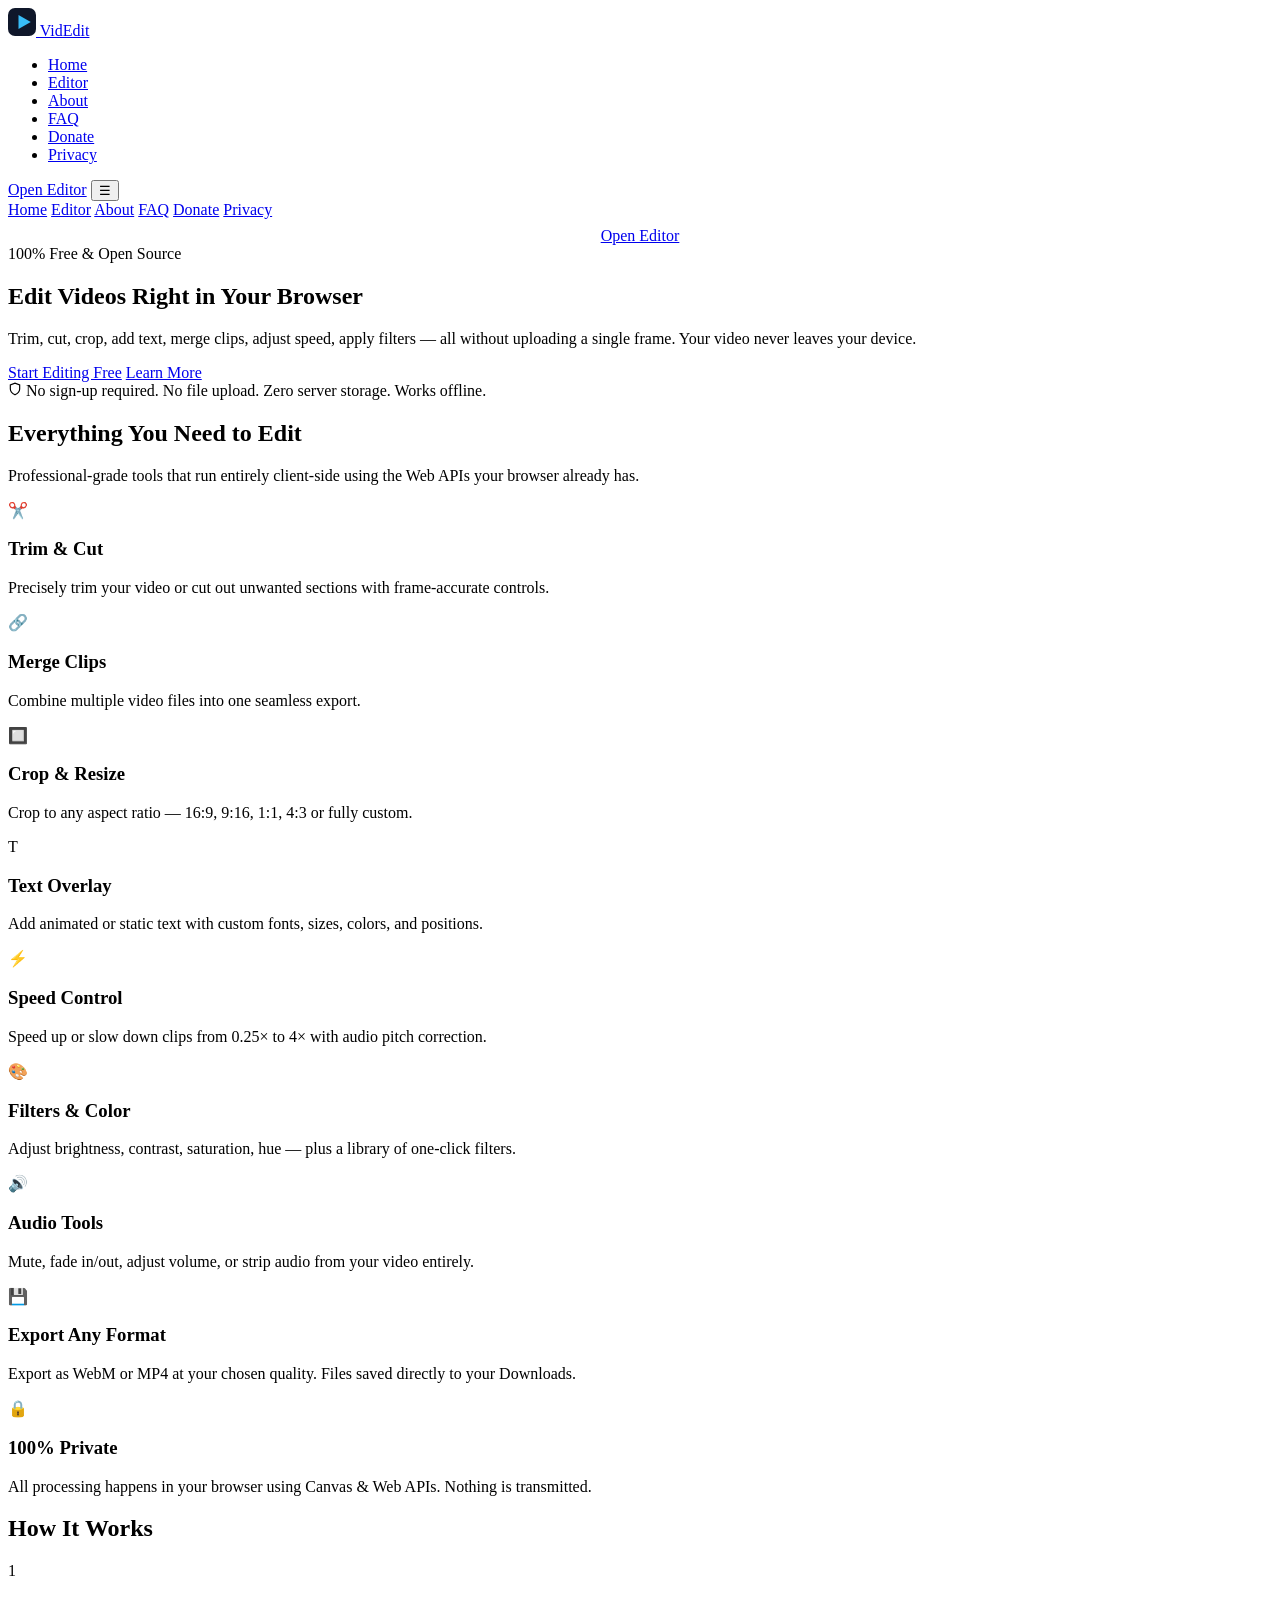
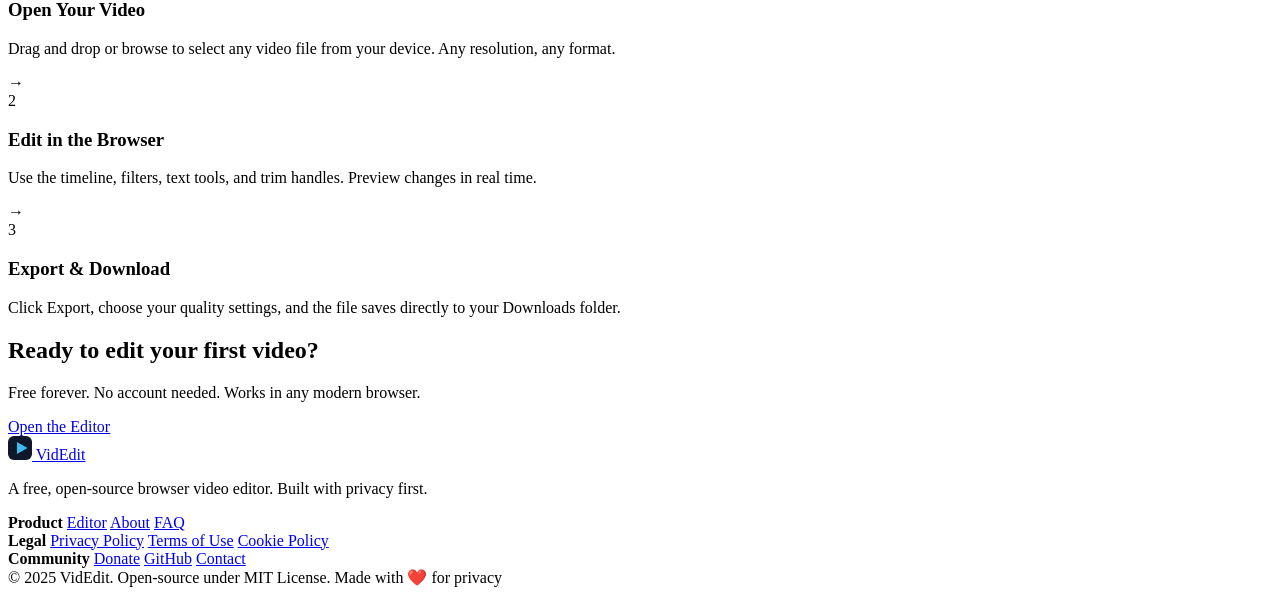
==== index.html @ 0042261e "Create index.html" ====
<!DOCTYPE html>
<html lang="en">
<head>
<meta charset="UTF-8">
<meta name="viewport" content="width=device-width, initial-scale=1.0">
<title>VidEdit — Free Browser Video Editor</title>
<meta name="description" content="Edit any video directly in your browser. No uploads, no servers. Your files stay on your device.">
<meta name="robots" content="index, follow">
<link rel="icon" href="data:image/svg+xml,<svg xmlns='http://www.w3.org/2000/svg' viewBox='0 0 32 32'><rect width='32' height='32' rx='8' fill='%230f172a'/><polygon points='12,8 26,16 12,24' fill='%2338bdf8'/></svg>">
<link rel="stylesheet" href="assets/css/main.css">
</head>
<body>

<nav class="nav">
  <a class="nav-logo" href="index.html">
    <svg width="28" height="28" viewBox="0 0 32 32" fill="none" xmlns="http://www.w3.org/2000/svg"><rect width="32" height="32" rx="8" fill="#0f172a"/><polygon points="12,8 26,16 12,24" fill="#38bdf8"/></svg>
    VidEdit
  </a>
  <ul class="nav-links">
    <li><a href="index.html">Home</a></li>
    <li><a href="editor.html">Editor</a></li>
    <li><a href="pages/about.html">About</a></li>
    <li><a href="pages/faq.html">FAQ</a></li>
    <li><a href="pages/donate.html">Donate</a></li>
    <li><a href="pages/privacy.html">Privacy</a></li>
  </ul>
  <a href="editor.html" class="btn-primary nav-cta">Open Editor</a>
  <button class="nav-hamburger" id="menuToggle" aria-label="Toggle menu">&#9776;</button>
</nav>

<div class="nav-mobile" id="mobileMenu">
  <a href="index.html">Home</a>
  <a href="editor.html">Editor</a>
  <a href="pages/about.html">About</a>
  <a href="pages/faq.html">FAQ</a>
  <a href="pages/donate.html">Donate</a>
  <a href="pages/privacy.html">Privacy</a>
  <a href="editor.html" class="btn-primary" style="margin-top:0.5rem;display:block;text-align:center;">Open Editor</a>
</div>

<section class="hero">
  <div class="hero-badge">100% Free & Open Source</div>
  <h1 class="hero-title">Edit Videos <span class="accent">Right in Your Browser</span></h1>
  <p class="hero-sub">Trim, cut, crop, add text, merge clips, adjust speed, apply filters — all without uploading a single frame. Your video never leaves your device.</p>
  <div class="hero-actions">
    <a href="editor.html" class="btn-primary btn-lg">Start Editing Free</a>
    <a href="pages/about.html" class="btn-ghost btn-lg">Learn More</a>
  </div>
  <div class="hero-note">
    <svg width="14" height="14" viewBox="0 0 24 24" fill="none" stroke="currentColor" stroke-width="2"><path d="M12 22s8-4 8-10V5l-8-3-8 3v7c0 6 8 10 8 10z"/></svg>
    No sign-up required. No file upload. Zero server storage. Works offline.
  </div>
</section>

<section class="features">
  <div class="container">
    <h2 class="section-title">Everything You Need to Edit</h2>
    <p class="section-sub">Professional-grade tools that run entirely client-side using the Web APIs your browser already has.</p>
    <div class="features-grid">
      <div class="feature-card">
        <div class="feature-icon">✂️</div>
        <h3>Trim & Cut</h3>
        <p>Precisely trim your video or cut out unwanted sections with frame-accurate controls.</p>
      </div>
      <div class="feature-card">
        <div class="feature-icon">🔗</div>
        <h3>Merge Clips</h3>
        <p>Combine multiple video files into one seamless export.</p>
      </div>
      <div class="feature-card">
        <div class="feature-icon">🔲</div>
        <h3>Crop & Resize</h3>
        <p>Crop to any aspect ratio — 16:9, 9:16, 1:1, 4:3 or fully custom.</p>
      </div>
      <div class="feature-card">
        <div class="feature-icon">T</div>
        <h3>Text Overlay</h3>
        <p>Add animated or static text with custom fonts, sizes, colors, and positions.</p>
      </div>
      <div class="feature-card">
        <div class="feature-icon">⚡</div>
        <h3>Speed Control</h3>
        <p>Speed up or slow down clips from 0.25× to 4× with audio pitch correction.</p>
      </div>
      <div class="feature-card">
        <div class="feature-icon">🎨</div>
        <h3>Filters & Color</h3>
        <p>Adjust brightness, contrast, saturation, hue — plus a library of one-click filters.</p>
      </div>
      <div class="feature-card">
        <div class="feature-icon">🔊</div>
        <h3>Audio Tools</h3>
        <p>Mute, fade in/out, adjust volume, or strip audio from your video entirely.</p>
      </div>
      <div class="feature-card">
        <div class="feature-icon">💾</div>
        <h3>Export Any Format</h3>
        <p>Export as WebM or MP4 at your chosen quality. Files saved directly to your Downloads.</p>
      </div>
      <div class="feature-card">
        <div class="feature-icon">🔒</div>
        <h3>100% Private</h3>
        <p>All processing happens in your browser using Canvas & Web APIs. Nothing is transmitted.</p>
      </div>
    </div>
  </div>
</section>

<section class="how-it-works">
  <div class="container">
    <h2 class="section-title">How It Works</h2>
    <div class="steps">
      <div class="step">
        <div class="step-num">1</div>
        <h3>Open Your Video</h3>
        <p>Drag and drop or browse to select any video file from your device. Any resolution, any format.</p>
      </div>
      <div class="step-arrow">→</div>
      <div class="step">
        <div class="step-num">2</div>
        <h3>Edit in the Browser</h3>
        <p>Use the timeline, filters, text tools, and trim handles. Preview changes in real time.</p>
      </div>
      <div class="step-arrow">→</div>
      <div class="step">
        <div class="step-num">3</div>
        <h3>Export & Download</h3>
        <p>Click Export, choose your quality settings, and the file saves directly to your Downloads folder.</p>
      </div>
    </div>
  </div>
</section>

<section class="cta-strip">
  <h2>Ready to edit your first video?</h2>
  <p>Free forever. No account needed. Works in any modern browser.</p>
  <a href="editor.html" class="btn-primary btn-lg">Open the Editor</a>
</section>

<footer class="footer">
  <div class="container footer-inner">
    <div class="footer-brand">
      <a class="nav-logo" href="index.html">
        <svg width="24" height="24" viewBox="0 0 32 32" fill="none"><rect width="32" height="32" rx="8" fill="#0f172a"/><polygon points="12,8 26,16 12,24" fill="#38bdf8"/></svg>
        VidEdit
      </a>
      <p>A free, open-source browser video editor. Built with privacy first.</p>
    </div>
    <div class="footer-links">
      <div>
        <strong>Product</strong>
        <a href="editor.html">Editor</a>
        <a href="pages/about.html">About</a>
        <a href="pages/faq.html">FAQ</a>
      </div>
      <div>
        <strong>Legal</strong>
        <a href="pages/privacy.html">Privacy Policy</a>
        <a href="pages/terms.html">Terms of Use</a>
        <a href="pages/cookies.html">Cookie Policy</a>
      </div>
      <div>
        <strong>Community</strong>
        <a href="pages/donate.html">Donate</a>
        <a href="https://github.com/" target="_blank" rel="noopener">GitHub</a>
        <a href="pages/contact.html">Contact</a>
      </div>
    </div>
  </div>
  <div class="footer-bottom">
    <span>© 2025 VidEdit. Open-source under MIT License.</span>
    <span>Made with ❤️ for privacy</span>
  </div>
</footer>

<script>
document.getElementById('menuToggle').addEventListener('click', () => {
  document.getElementById('mobileMenu').classList.toggle('open');
});
</script>
</body>
</html>
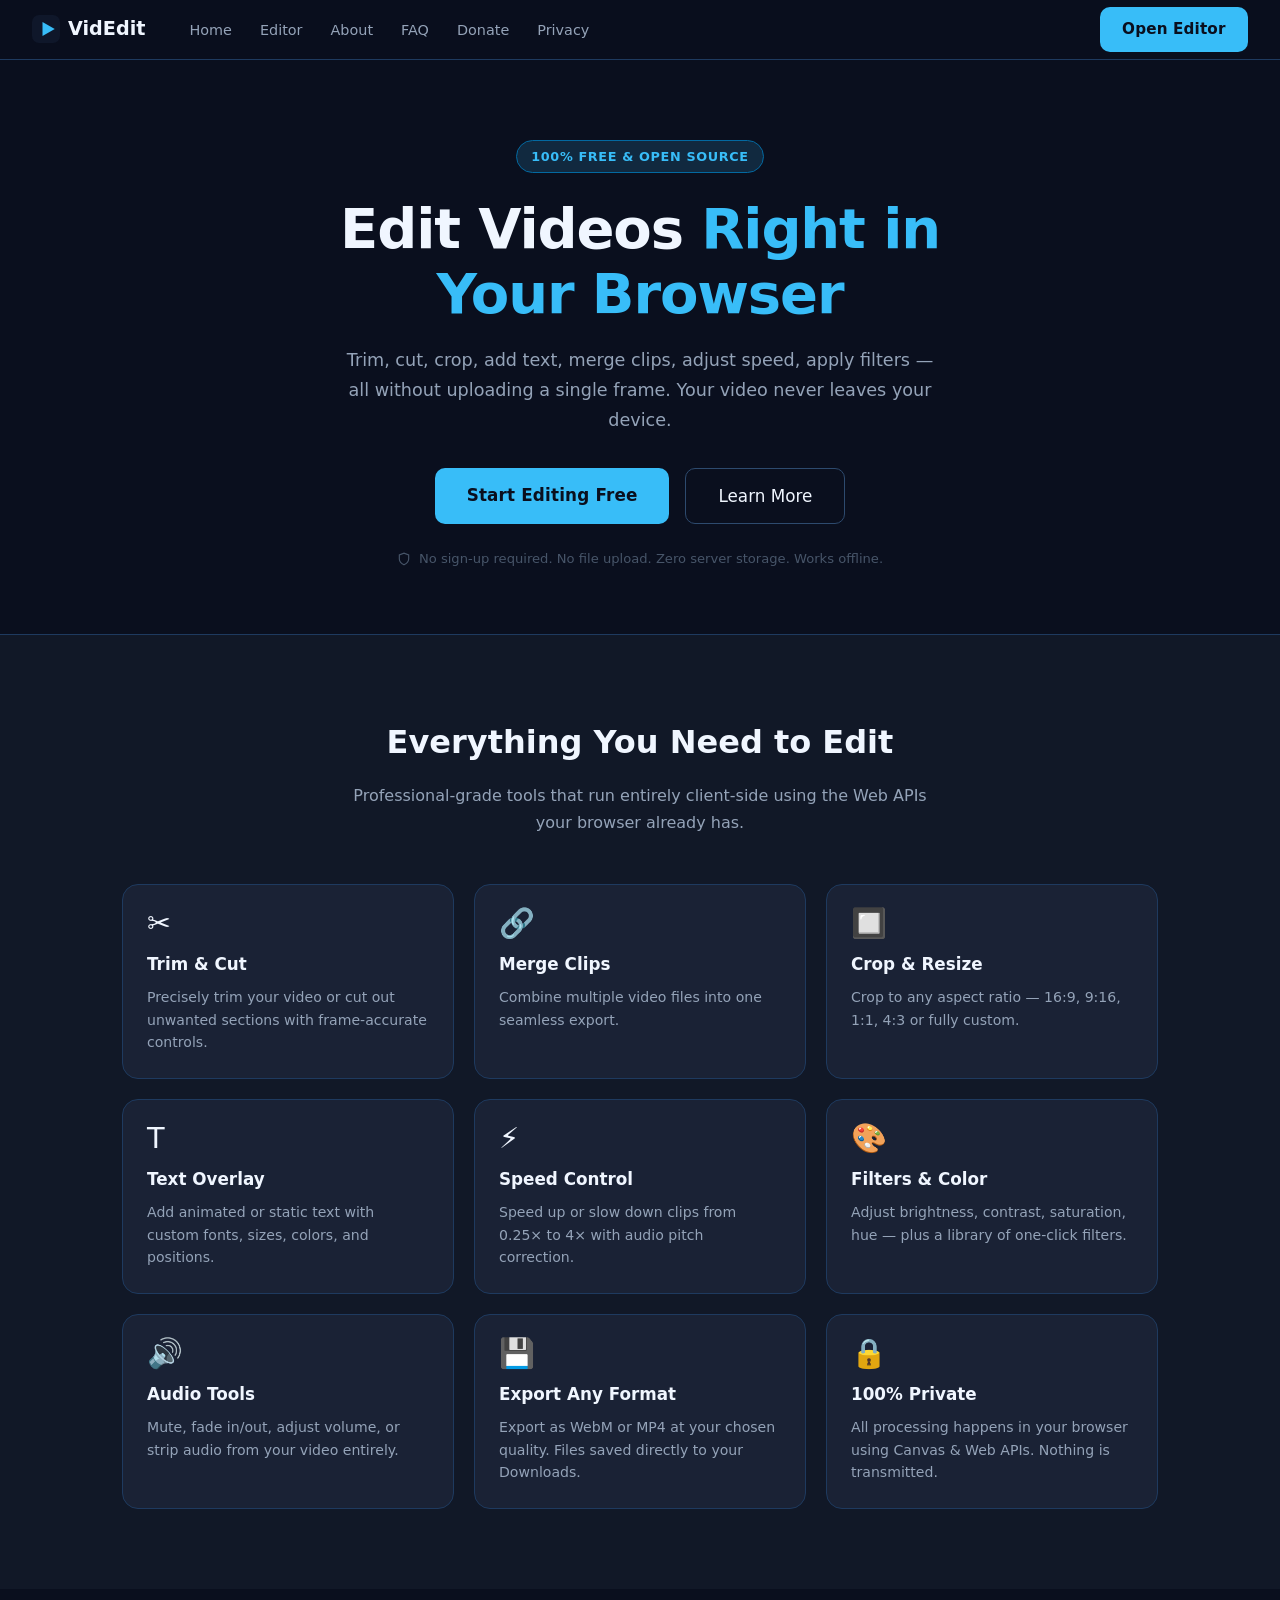
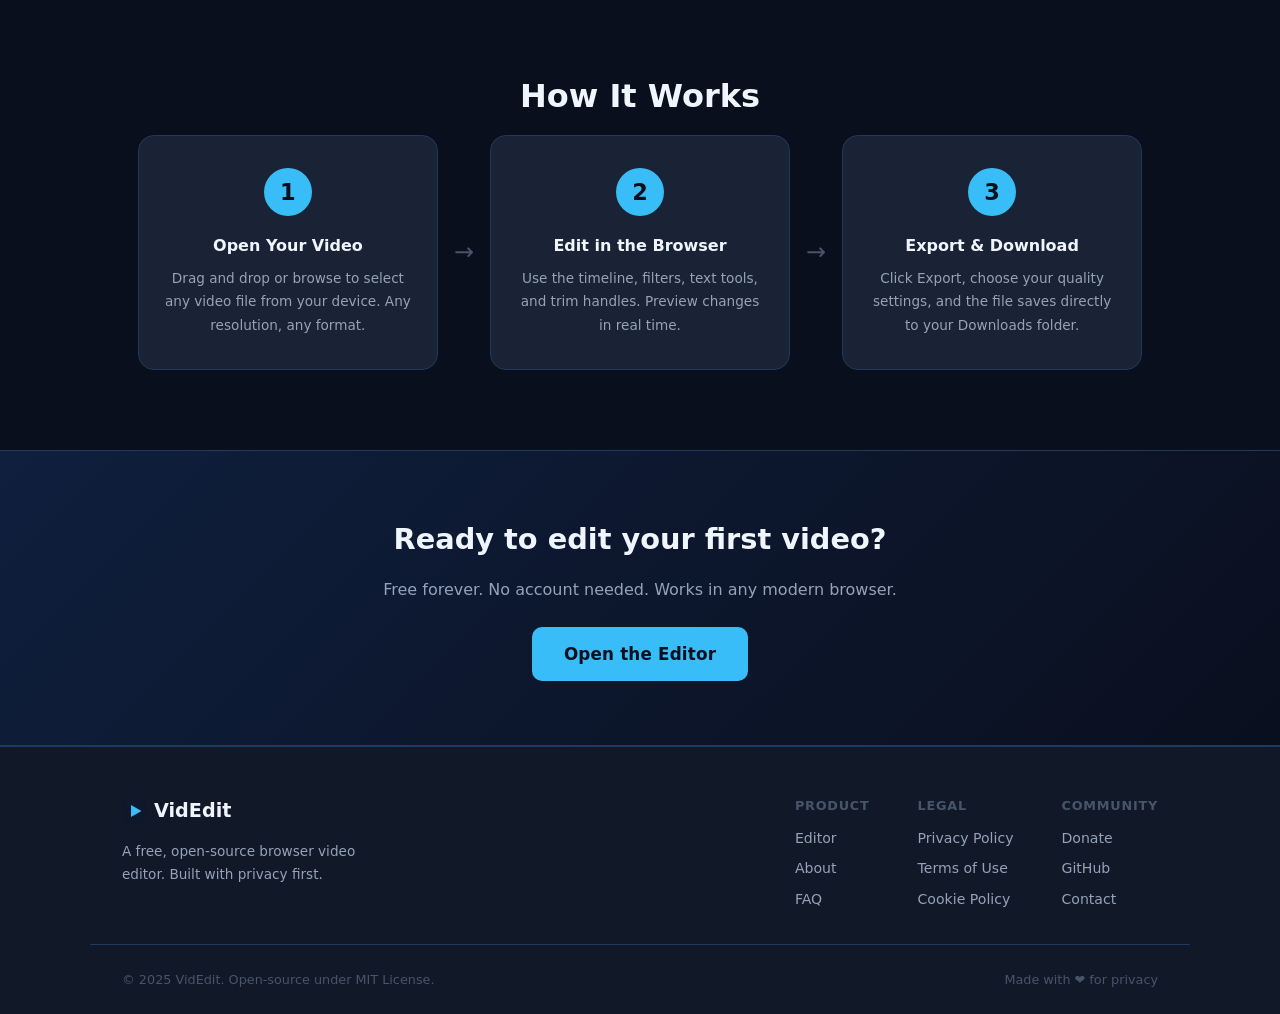
==== commit efcf33a3: "updated path" ====
--- a/index.html
+++ b/index.html
@@ -7,7 +7,7 @@
 <meta name="description" content="Edit any video directly in your browser. No uploads, no servers. Your files stay on your device.">
 <meta name="robots" content="index, follow">
 <link rel="icon" href="data:image/svg+xml,<svg xmlns='http://www.w3.org/2000/svg' viewBox='0 0 32 32'><rect width='32' height='32' rx='8' fill='%230f172a'/><polygon points='12,8 26,16 12,24' fill='%2338bdf8'/></svg>">
-<link rel="stylesheet" href="assets/css/main.css">
+<link rel="stylesheet" href="main.css">
 </head>
 <body>
 
@@ -19,10 +19,10 @@
   <ul class="nav-links">
     <li><a href="index.html">Home</a></li>
     <li><a href="editor.html">Editor</a></li>
-    <li><a href="pages/about.html">About</a></li>
-    <li><a href="pages/faq.html">FAQ</a></li>
-    <li><a href="pages/donate.html">Donate</a></li>
-    <li><a href="pages/privacy.html">Privacy</a></li>
+    <li><a href="about.html">About</a></li>
+    <li><a href="faq.html">FAQ</a></li>
+    <li><a href="donate.html">Donate</a></li>
+    <li><a href="privacy.html">Privacy</a></li>
   </ul>
   <a href="editor.html" class="btn-primary nav-cta">Open Editor</a>
   <button class="nav-hamburger" id="menuToggle" aria-label="Toggle menu">&#9776;</button>
@@ -31,10 +31,10 @@
 <div class="nav-mobile" id="mobileMenu">
   <a href="index.html">Home</a>
   <a href="editor.html">Editor</a>
-  <a href="pages/about.html">About</a>
+  <a href="about.html">About</a>
   <a href="pages/faq.html">FAQ</a>
-  <a href="pages/donate.html">Donate</a>
-  <a href="pages/privacy.html">Privacy</a>
+  <a href="donate.html">Donate</a>
+  <a href="privacy.html">Privacy</a>
   <a href="editor.html" class="btn-primary" style="margin-top:0.5rem;display:block;text-align:center;">Open Editor</a>
 </div>
 
@@ -44,7 +44,7 @@
   <p class="hero-sub">Trim, cut, crop, add text, merge clips, adjust speed, apply filters — all without uploading a single frame. Your video never leaves your device.</p>
   <div class="hero-actions">
     <a href="editor.html" class="btn-primary btn-lg">Start Editing Free</a>
-    <a href="pages/about.html" class="btn-ghost btn-lg">Learn More</a>
+    <a href="about.html" class="btn-ghost btn-lg">Learn More</a>
   </div>
   <div class="hero-note">
     <svg width="14" height="14" viewBox="0 0 24 24" fill="none" stroke="currentColor" stroke-width="2"><path d="M12 22s8-4 8-10V5l-8-3-8 3v7c0 6 8 10 8 10z"/></svg>
@@ -161,9 +161,9 @@
       </div>
       <div>
         <strong>Community</strong>
-        <a href="pages/donate.html">Donate</a>
-        <a href="https://github.com/" target="_blank" rel="noopener">GitHub</a>
-        <a href="pages/contact.html">Contact</a>
+        <a href="donate.html">Donate</a>
+        <a href="https://github.com/mdsahabul" target="_blank" rel="noopener">GitHub</a>
+        <a href="https://mdsahabul.rf.gd/Fpages/contact">Contact</a>
       </div>
     </div>
   </div>
--- a/main.css
+++ b/main.css
@@ -0,0 +1,606 @@
+/* ===== VidEdit Main CSS ===== */
+/* Theme: Dark professional, sky-blue accent — inspired by mdsahabul.rf.gd */
+
+:root {
+  --bg-base: #0a0f1e;
+  --bg-surface: #111827;
+  --bg-card: #1a2235;
+  --bg-card-hover: #1f2a42;
+  --bg-input: #1e2d45;
+  --accent: #38bdf8;
+  --accent-dim: #0ea5e9;
+  --accent-dark: #0369a1;
+  --accent-glow: rgba(56,189,248,0.15);
+  --text-primary: #f0f6ff;
+  --text-secondary: #94a3b8;
+  --text-muted: #475569;
+  --border: #1e3a5f;
+  --border-light: #2d4a6e;
+  --success: #22c55e;
+  --warning: #f59e0b;
+  --danger: #ef4444;
+  --radius-sm: 6px;
+  --radius-md: 10px;
+  --radius-lg: 16px;
+  --radius-xl: 24px;
+  --shadow: 0 4px 24px rgba(0,0,0,0.4);
+  --transition: 0.18s ease;
+  --font: 'Segoe UI', system-ui, -apple-system, sans-serif;
+  --font-mono: 'Cascadia Code', 'Fira Code', monospace;
+}
+
+*, *::before, *::after { box-sizing: border-box; margin: 0; padding: 0; }
+
+html { scroll-behavior: smooth; }
+
+body {
+  font-family: var(--font);
+  background: var(--bg-base);
+  color: var(--text-primary);
+  line-height: 1.7;
+  min-height: 100vh;
+  -webkit-font-smoothing: antialiased;
+}
+
+a { color: var(--accent); text-decoration: none; transition: color var(--transition); }
+a:hover { color: #7dd3fc; }
+
+/* ===== BUTTONS ===== */
+.btn-primary {
+  background: var(--accent);
+  color: #0a0f1e;
+  font-weight: 700;
+  padding: 0.6rem 1.4rem;
+  border-radius: var(--radius-md);
+  border: none;
+  cursor: pointer;
+  font-size: 0.95rem;
+  transition: all var(--transition);
+  display: inline-block;
+  letter-spacing: 0.01em;
+}
+.btn-primary:hover { background: #7dd3fc; color: #0a0f1e; transform: translateY(-1px); }
+.btn-primary:active { transform: scale(0.98); }
+.btn-ghost {
+  background: transparent;
+  color: var(--text-primary);
+  border: 1.5px solid var(--border-light);
+  padding: 0.6rem 1.4rem;
+  border-radius: var(--radius-md);
+  cursor: pointer;
+  font-size: 0.95rem;
+  transition: all var(--transition);
+  display: inline-block;
+}
+.btn-ghost:hover { border-color: var(--accent); color: var(--accent); background: var(--accent-glow); }
+.btn-danger { background: var(--danger); color: #fff; }
+.btn-danger:hover { background: #dc2626; color: #fff; }
+.btn-lg { padding: 0.8rem 2rem; font-size: 1.05rem; border-radius: var(--radius-md); }
+button { font-family: var(--font); }
+
+/* ===== NAVBAR ===== */
+.nav {
+  position: sticky;
+  top: 0;
+  z-index: 999;
+  background: rgba(10,15,30,0.92);
+  backdrop-filter: blur(12px);
+  -webkit-backdrop-filter: blur(12px);
+  border-bottom: 1px solid var(--border);
+  padding: 0 2rem;
+  height: 60px;
+  display: flex;
+  align-items: center;
+  gap: 2rem;
+}
+.nav-logo {
+  display: flex;
+  align-items: center;
+  gap: 0.5rem;
+  font-size: 1.2rem;
+  font-weight: 700;
+  color: var(--text-primary);
+  white-space: nowrap;
+}
+.nav-logo:hover { color: var(--accent); }
+.nav-links {
+  display: flex;
+  list-style: none;
+  gap: 0.25rem;
+  flex: 1;
+}
+.nav-links a {
+  color: var(--text-secondary);
+  font-size: 0.9rem;
+  padding: 0.4rem 0.75rem;
+  border-radius: var(--radius-sm);
+  transition: all var(--transition);
+}
+.nav-links a:hover, .nav-links a.active { color: var(--accent); background: var(--accent-glow); }
+.nav-cta { flex-shrink: 0; }
+.nav-hamburger {
+  display: none;
+  background: none;
+  border: none;
+  color: var(--text-primary);
+  font-size: 1.4rem;
+  cursor: pointer;
+  margin-left: auto;
+}
+.nav-mobile {
+  display: none;
+  flex-direction: column;
+  background: var(--bg-surface);
+  border-bottom: 1px solid var(--border);
+  padding: 1rem 2rem;
+  gap: 0.5rem;
+}
+.nav-mobile.open { display: flex; }
+.nav-mobile a {
+  color: var(--text-secondary);
+  padding: 0.5rem 0;
+  border-bottom: 1px solid var(--border);
+  font-size: 0.95rem;
+}
+
+/* ===== HERO ===== */
+.hero {
+  max-width: 800px;
+  margin: 0 auto;
+  padding: 5rem 2rem 4rem;
+  text-align: center;
+}
+.hero-badge {
+  display: inline-block;
+  background: var(--accent-glow);
+  border: 1px solid var(--accent-dark);
+  color: var(--accent);
+  font-size: 0.8rem;
+  font-weight: 600;
+  padding: 0.3rem 0.9rem;
+  border-radius: 999px;
+  margin-bottom: 1.5rem;
+  letter-spacing: 0.05em;
+  text-transform: uppercase;
+}
+.hero-title {
+  font-size: clamp(2rem, 5vw, 3.5rem);
+  font-weight: 800;
+  line-height: 1.15;
+  color: var(--text-primary);
+  margin-bottom: 1.25rem;
+  letter-spacing: -0.02em;
+}
+.accent { color: var(--accent); }
+.hero-sub {
+  font-size: 1.1rem;
+  color: var(--text-secondary);
+  max-width: 600px;
+  margin: 0 auto 2rem;
+}
+.hero-actions {
+  display: flex;
+  gap: 1rem;
+  justify-content: center;
+  flex-wrap: wrap;
+  margin-bottom: 1.5rem;
+}
+.hero-note {
+  display: flex;
+  align-items: center;
+  justify-content: center;
+  gap: 0.5rem;
+  font-size: 0.82rem;
+  color: var(--text-muted);
+}
+
+/* ===== SECTIONS ===== */
+.container { max-width: 1100px; margin: 0 auto; padding: 0 2rem; }
+.section-title { font-size: 2rem; font-weight: 700; text-align: center; margin-bottom: 0.75rem; }
+.section-sub { color: var(--text-secondary); text-align: center; max-width: 600px; margin: 0 auto 3rem; }
+
+/* ===== FEATURES GRID ===== */
+.features { padding: 5rem 0; background: var(--bg-surface); border-top: 1px solid var(--border); }
+.features-grid {
+  display: grid;
+  grid-template-columns: repeat(auto-fit, minmax(280px, 1fr));
+  gap: 1.25rem;
+}
+.feature-card {
+  background: var(--bg-card);
+  border: 1px solid var(--border);
+  border-radius: var(--radius-lg);
+  padding: 1.5rem;
+  transition: all var(--transition);
+}
+.feature-card:hover { border-color: var(--accent-dark); background: var(--bg-card-hover); transform: translateY(-2px); }
+.feature-icon { font-size: 1.8rem; margin-bottom: 0.75rem; line-height: 1; }
+.feature-card h3 { font-size: 1.05rem; font-weight: 600; margin-bottom: 0.5rem; }
+.feature-card p { font-size: 0.88rem; color: var(--text-secondary); line-height: 1.6; }
+
+/* ===== HOW IT WORKS ===== */
+.how-it-works { padding: 5rem 0; }
+.steps {
+  display: flex;
+  gap: 1rem;
+  align-items: center;
+  justify-content: center;
+  flex-wrap: wrap;
+}
+.step {
+  background: var(--bg-card);
+  border: 1px solid var(--border);
+  border-radius: var(--radius-lg);
+  padding: 2rem 1.5rem;
+  text-align: center;
+  flex: 1;
+  min-width: 220px;
+  max-width: 300px;
+}
+.step-num {
+  width: 48px;
+  height: 48px;
+  background: var(--accent);
+  color: #0a0f1e;
+  font-size: 1.4rem;
+  font-weight: 800;
+  border-radius: 50%;
+  display: flex;
+  align-items: center;
+  justify-content: center;
+  margin: 0 auto 1rem;
+}
+.step h3 { font-size: 1rem; font-weight: 600; margin-bottom: 0.5rem; }
+.step p { font-size: 0.85rem; color: var(--text-secondary); }
+.step-arrow { font-size: 1.5rem; color: var(--text-muted); }
+
+/* ===== CTA STRIP ===== */
+.cta-strip {
+  background: linear-gradient(135deg, #0f1f3d 0%, #0a0f1e 100%);
+  border-top: 1px solid var(--border);
+  border-bottom: 1px solid var(--border);
+  padding: 4rem 2rem;
+  text-align: center;
+}
+.cta-strip h2 { font-size: 1.8rem; font-weight: 700; margin-bottom: 0.75rem; }
+.cta-strip p { color: var(--text-secondary); margin-bottom: 1.5rem; }
+
+/* ===== FOOTER ===== */
+.footer {
+  background: var(--bg-surface);
+  border-top: 1px solid var(--border);
+  padding: 3rem 0 1.5rem;
+}
+.footer-inner {
+  display: grid;
+  grid-template-columns: 1fr auto;
+  gap: 3rem;
+  margin-bottom: 2rem;
+}
+.footer-brand { max-width: 280px; }
+.footer-brand p { font-size: 0.85rem; color: var(--text-secondary); margin-top: 0.75rem; }
+.footer-links { display: flex; gap: 3rem; }
+.footer-links > div { display: flex; flex-direction: column; gap: 0.4rem; }
+.footer-links strong { font-size: 0.8rem; text-transform: uppercase; letter-spacing: 0.06em; color: var(--text-muted); margin-bottom: 0.25rem; }
+.footer-links a { font-size: 0.88rem; color: var(--text-secondary); }
+.footer-links a:hover { color: var(--accent); }
+.footer-bottom {
+  border-top: 1px solid var(--border);
+  padding-top: 1.5rem;
+  display: flex;
+  justify-content: space-between;
+  align-items: center;
+  font-size: 0.8rem;
+  color: var(--text-muted);
+  flex-wrap: wrap;
+  gap: 0.5rem;
+  max-width: 1100px;
+  margin: 0 auto;
+  padding-left: 2rem;
+  padding-right: 2rem;
+}
+
+/* ===== PAGE HERO (inner pages) ===== */
+.page-hero {
+  background: var(--bg-surface);
+  border-bottom: 1px solid var(--border);
+  padding: 3rem 2rem;
+  text-align: center;
+}
+.page-hero h1 { font-size: 2rem; font-weight: 800; margin-bottom: 0.5rem; }
+.page-hero p { color: var(--text-secondary); font-size: 0.95rem; }
+
+.page-content {
+  max-width: 780px;
+  margin: 3rem auto;
+  padding: 0 2rem;
+}
+.page-content h2 { font-size: 1.35rem; font-weight: 700; margin: 2rem 0 0.75rem; color: var(--accent); }
+.page-content h3 { font-size: 1.1rem; font-weight: 600; margin: 1.5rem 0 0.5rem; }
+.page-content p, .page-content li { color: var(--text-secondary); font-size: 0.95rem; margin-bottom: 0.75rem; }
+.page-content ul, .page-content ol { padding-left: 1.5rem; }
+.page-content a { color: var(--accent); }
+
+/* ===== FORMS ===== */
+.form-group { margin-bottom: 1.25rem; }
+.form-group label { display: block; font-size: 0.85rem; font-weight: 600; margin-bottom: 0.4rem; color: var(--text-secondary); }
+.form-group input, .form-group textarea, .form-group select {
+  width: 100%;
+  background: var(--bg-input);
+  border: 1px solid var(--border);
+  color: var(--text-primary);
+  padding: 0.7rem 1rem;
+  border-radius: var(--radius-md);
+  font-size: 0.9rem;
+  font-family: var(--font);
+  transition: border-color var(--transition);
+  outline: none;
+}
+.form-group input:focus, .form-group textarea:focus, .form-group select:focus { border-color: var(--accent); }
+.form-group textarea { resize: vertical; min-height: 120px; }
+
+/* ===== ALERT ===== */
+.alert { padding: 0.85rem 1.25rem; border-radius: var(--radius-md); margin-bottom: 1rem; font-size: 0.9rem; }
+.alert-info { background: rgba(56,189,248,0.1); border: 1px solid var(--accent-dark); color: var(--accent); }
+.alert-success { background: rgba(34,197,94,0.1); border: 1px solid #166534; color: var(--success); }
+.alert-warning { background: rgba(245,158,11,0.1); border: 1px solid #92400e; color: var(--warning); }
+.alert-danger { background: rgba(239,68,68,0.1); border: 1px solid #991b1b; color: var(--danger); }
+
+/* ===== EDITOR LAYOUT ===== */
+.editor-layout {
+  display: grid;
+  grid-template-areas: "sidebar preview" "sidebar timeline" "sidebar controls";
+  grid-template-columns: 300px 1fr;
+  grid-template-rows: 1fr auto auto;
+  height: calc(100vh - 60px);
+  overflow: hidden;
+}
+.editor-sidebar {
+  grid-area: sidebar;
+  background: var(--bg-surface);
+  border-right: 1px solid var(--border);
+  display: flex;
+  flex-direction: column;
+  overflow-y: auto;
+}
+.editor-preview {
+  grid-area: preview;
+  background: #000;
+  display: flex;
+  align-items: center;
+  justify-content: center;
+  position: relative;
+  overflow: hidden;
+}
+.editor-timeline {
+  grid-area: timeline;
+  background: var(--bg-card);
+  border-top: 1px solid var(--border);
+  height: 120px;
+  overflow-x: auto;
+  padding: 0.75rem 1rem;
+}
+.editor-controls {
+  grid-area: controls;
+  background: var(--bg-surface);
+  border-top: 1px solid var(--border);
+  padding: 0.75rem 1rem;
+  display: flex;
+  align-items: center;
+  gap: 0.75rem;
+  flex-wrap: wrap;
+}
+.sidebar-section { padding: 1rem; border-bottom: 1px solid var(--border); }
+.sidebar-section h4 { font-size: 0.75rem; text-transform: uppercase; letter-spacing: 0.08em; color: var(--text-muted); margin-bottom: 0.75rem; }
+.tool-btn {
+  display: flex;
+  align-items: center;
+  gap: 0.5rem;
+  width: 100%;
+  background: none;
+  border: 1px solid transparent;
+  color: var(--text-secondary);
+  padding: 0.5rem 0.75rem;
+  border-radius: var(--radius-sm);
+  cursor: pointer;
+  font-size: 0.88rem;
+  text-align: left;
+  transition: all var(--transition);
+  margin-bottom: 0.25rem;
+}
+.tool-btn:hover, .tool-btn.active { background: var(--accent-glow); border-color: var(--accent-dark); color: var(--accent); }
+.control-btn {
+  background: var(--bg-card);
+  border: 1px solid var(--border);
+  color: var(--text-primary);
+  padding: 0.45rem 0.9rem;
+  border-radius: var(--radius-sm);
+  cursor: pointer;
+  font-size: 0.85rem;
+  transition: all var(--transition);
+  display: flex;
+  align-items: center;
+  gap: 0.4rem;
+}
+.control-btn:hover { border-color: var(--accent); color: var(--accent); }
+.control-btn.play-btn {
+  background: var(--accent);
+  color: #0a0f1e;
+  border-color: var(--accent);
+  font-weight: 700;
+  padding: 0.45rem 1.25rem;
+}
+.control-btn.play-btn:hover { background: #7dd3fc; }
+
+/* Range sliders */
+input[type="range"] {
+  -webkit-appearance: none;
+  width: 100%;
+  height: 4px;
+  background: var(--border-light);
+  border-radius: 2px;
+  outline: none;
+  cursor: pointer;
+}
+input[type="range"]::-webkit-slider-thumb {
+  -webkit-appearance: none;
+  width: 16px;
+  height: 16px;
+  background: var(--accent);
+  border-radius: 50%;
+  cursor: pointer;
+  transition: transform var(--transition);
+}
+input[type="range"]::-webkit-slider-thumb:hover { transform: scale(1.2); }
+input[type="range"]::-moz-range-thumb {
+  width: 16px;
+  height: 16px;
+  background: var(--accent);
+  border-radius: 50%;
+  border: none;
+  cursor: pointer;
+}
+
+/* ===== ADMIN LAYOUT ===== */
+.admin-layout { display: grid; grid-template-columns: 240px 1fr; min-height: calc(100vh - 60px); }
+.admin-sidebar {
+  background: var(--bg-surface);
+  border-right: 1px solid var(--border);
+  padding: 1.5rem 0;
+}
+.admin-sidebar h3 { padding: 0 1.25rem; font-size: 0.75rem; text-transform: uppercase; letter-spacing: 0.08em; color: var(--text-muted); margin-bottom: 0.5rem; margin-top: 1rem; }
+.admin-link {
+  display: flex;
+  align-items: center;
+  gap: 0.6rem;
+  padding: 0.6rem 1.25rem;
+  color: var(--text-secondary);
+  font-size: 0.88rem;
+  transition: all var(--transition);
+  border-left: 3px solid transparent;
+}
+.admin-link:hover, .admin-link.active {
+  background: var(--accent-glow);
+  border-left-color: var(--accent);
+  color: var(--accent);
+}
+.admin-main { padding: 2rem; overflow-y: auto; }
+.admin-title { font-size: 1.5rem; font-weight: 700; margin-bottom: 2rem; }
+.stats-grid { display: grid; grid-template-columns: repeat(auto-fit, minmax(180px, 1fr)); gap: 1rem; margin-bottom: 2rem; }
+.stat-card { background: var(--bg-card); border: 1px solid var(--border); border-radius: var(--radius-md); padding: 1.25rem; }
+.stat-card .stat-label { font-size: 0.78rem; color: var(--text-muted); text-transform: uppercase; letter-spacing: 0.06em; margin-bottom: 0.5rem; }
+.stat-card .stat-value { font-size: 1.8rem; font-weight: 700; color: var(--accent); }
+.admin-card { background: var(--bg-card); border: 1px solid var(--border); border-radius: var(--radius-lg); padding: 1.5rem; margin-bottom: 1.5rem; }
+.admin-card h3 { font-size: 1rem; font-weight: 600; margin-bottom: 1rem; padding-bottom: 0.75rem; border-bottom: 1px solid var(--border); }
+.admin-table { width: 100%; border-collapse: collapse; font-size: 0.85rem; }
+.admin-table th { text-align: left; padding: 0.5rem 0.75rem; color: var(--text-muted); font-size: 0.75rem; text-transform: uppercase; letter-spacing: 0.05em; border-bottom: 1px solid var(--border); }
+.admin-table td { padding: 0.75rem; border-bottom: 1px solid var(--border); color: var(--text-secondary); }
+.admin-table tr:last-child td { border-bottom: none; }
+.badge {
+  display: inline-block;
+  padding: 0.2rem 0.6rem;
+  border-radius: 999px;
+  font-size: 0.73rem;
+  font-weight: 600;
+}
+.badge-success { background: rgba(34,197,94,0.15); color: var(--success); }
+.badge-warning { background: rgba(245,158,11,0.15); color: var(--warning); }
+.badge-danger { background: rgba(239,68,68,0.15); color: var(--danger); }
+.badge-info { background: var(--accent-glow); color: var(--accent); }
+
+/* ===== DONATE PAGE ===== */
+.donate-grid { display: grid; grid-template-columns: repeat(auto-fit, minmax(200px, 1fr)); gap: 1rem; margin: 2rem 0; }
+.donate-card {
+  background: var(--bg-card);
+  border: 2px solid var(--border);
+  border-radius: var(--radius-lg);
+  padding: 1.5rem;
+  text-align: center;
+  cursor: pointer;
+  transition: all var(--transition);
+}
+.donate-card:hover, .donate-card.selected { border-color: var(--accent); background: var(--accent-glow); }
+.donate-card .amount { font-size: 1.8rem; font-weight: 800; color: var(--accent); }
+.donate-card .label { font-size: 0.82rem; color: var(--text-secondary); margin-top: 0.25rem; }
+
+/* ===== RESPONSIVE ===== */
+@media (max-width: 768px) {
+  .nav-links, .nav-cta { display: none; }
+  .nav-hamburger { display: block; }
+  .footer-inner { grid-template-columns: 1fr; }
+  .footer-links { flex-wrap: wrap; gap: 1.5rem; }
+  .editor-layout {
+    grid-template-areas: "preview" "controls" "sidebar" "timeline";
+    grid-template-columns: 1fr;
+    grid-template-rows: auto auto auto 120px;
+    height: auto;
+    min-height: calc(100vh - 60px);
+  }
+  .editor-sidebar { border-right: none; border-top: 1px solid var(--border); }
+  .admin-layout { grid-template-columns: 1fr; }
+  .admin-sidebar { display: none; }
+  .steps { flex-direction: column; }
+  .step-arrow { transform: rotate(90deg); }
+}
+
+/* ===== SCROLLBAR ===== */
+::-webkit-scrollbar { width: 6px; height: 6px; }
+::-webkit-scrollbar-track { background: var(--bg-base); }
+::-webkit-scrollbar-thumb { background: var(--border-light); border-radius: 3px; }
+::-webkit-scrollbar-thumb:hover { background: var(--text-muted); }
+
+/* ===== TOAST ===== */
+#toast-container { position: fixed; bottom: 1.5rem; right: 1.5rem; z-index: 9999; display: flex; flex-direction: column; gap: 0.5rem; }
+.toast {
+  background: var(--bg-card);
+  border: 1px solid var(--border);
+  color: var(--text-primary);
+  padding: 0.75rem 1.25rem;
+  border-radius: var(--radius-md);
+  font-size: 0.88rem;
+  box-shadow: var(--shadow);
+  animation: slideIn 0.2s ease;
+}
+.toast.success { border-left: 3px solid var(--success); }
+.toast.error { border-left: 3px solid var(--danger); }
+.toast.info { border-left: 3px solid var(--accent); }
+@keyframes slideIn { from { opacity: 0; transform: translateX(20px); } to { opacity: 1; transform: translateX(0); } }
+
+/* ===== MODAL ===== */
+.modal-overlay {
+  position: fixed; inset: 0; background: rgba(0,0,0,0.7); z-index: 1000;
+  display: flex; align-items: center; justify-content: center; padding: 1rem;
+}
+.modal-box {
+  background: var(--bg-card);
+  border: 1px solid var(--border);
+  border-radius: var(--radius-xl);
+  padding: 2rem;
+  max-width: 480px;
+  width: 100%;
+  max-height: 90vh;
+  overflow-y: auto;
+}
+.modal-box h2 { font-size: 1.2rem; font-weight: 700; margin-bottom: 1rem; }
+.modal-close {
+  background: none; border: none; color: var(--text-muted); font-size: 1.4rem;
+  cursor: pointer; float: right; line-height: 1;
+}
+.modal-close:hover { color: var(--text-primary); }
+
+/* ===== PROGRESS BAR ===== */
+.progress-bar { height: 4px; background: var(--border); border-radius: 2px; overflow: hidden; }
+.progress-fill { height: 100%; background: var(--accent); transition: width 0.3s ease; }
+
+/* ===== FAQ ===== */
+.faq-item { border: 1px solid var(--border); border-radius: var(--radius-md); margin-bottom: 0.75rem; overflow: hidden; }
+.faq-q {
+  padding: 1rem 1.25rem; cursor: pointer; font-weight: 600; font-size: 0.95rem;
+  display: flex; justify-content: space-between; align-items: center;
+  background: var(--bg-card); transition: background var(--transition);
+}
+.faq-q:hover { background: var(--bg-card-hover); }
+.faq-a { display: none; padding: 1rem 1.25rem; color: var(--text-secondary); font-size: 0.9rem; background: var(--bg-surface); border-top: 1px solid var(--border); }
+.faq-item.open .faq-a { display: block; }
+.faq-arrow { transition: transform var(--transition); font-size: 0.8rem; }
+.faq-item.open .faq-arrow { transform: rotate(180deg); }
